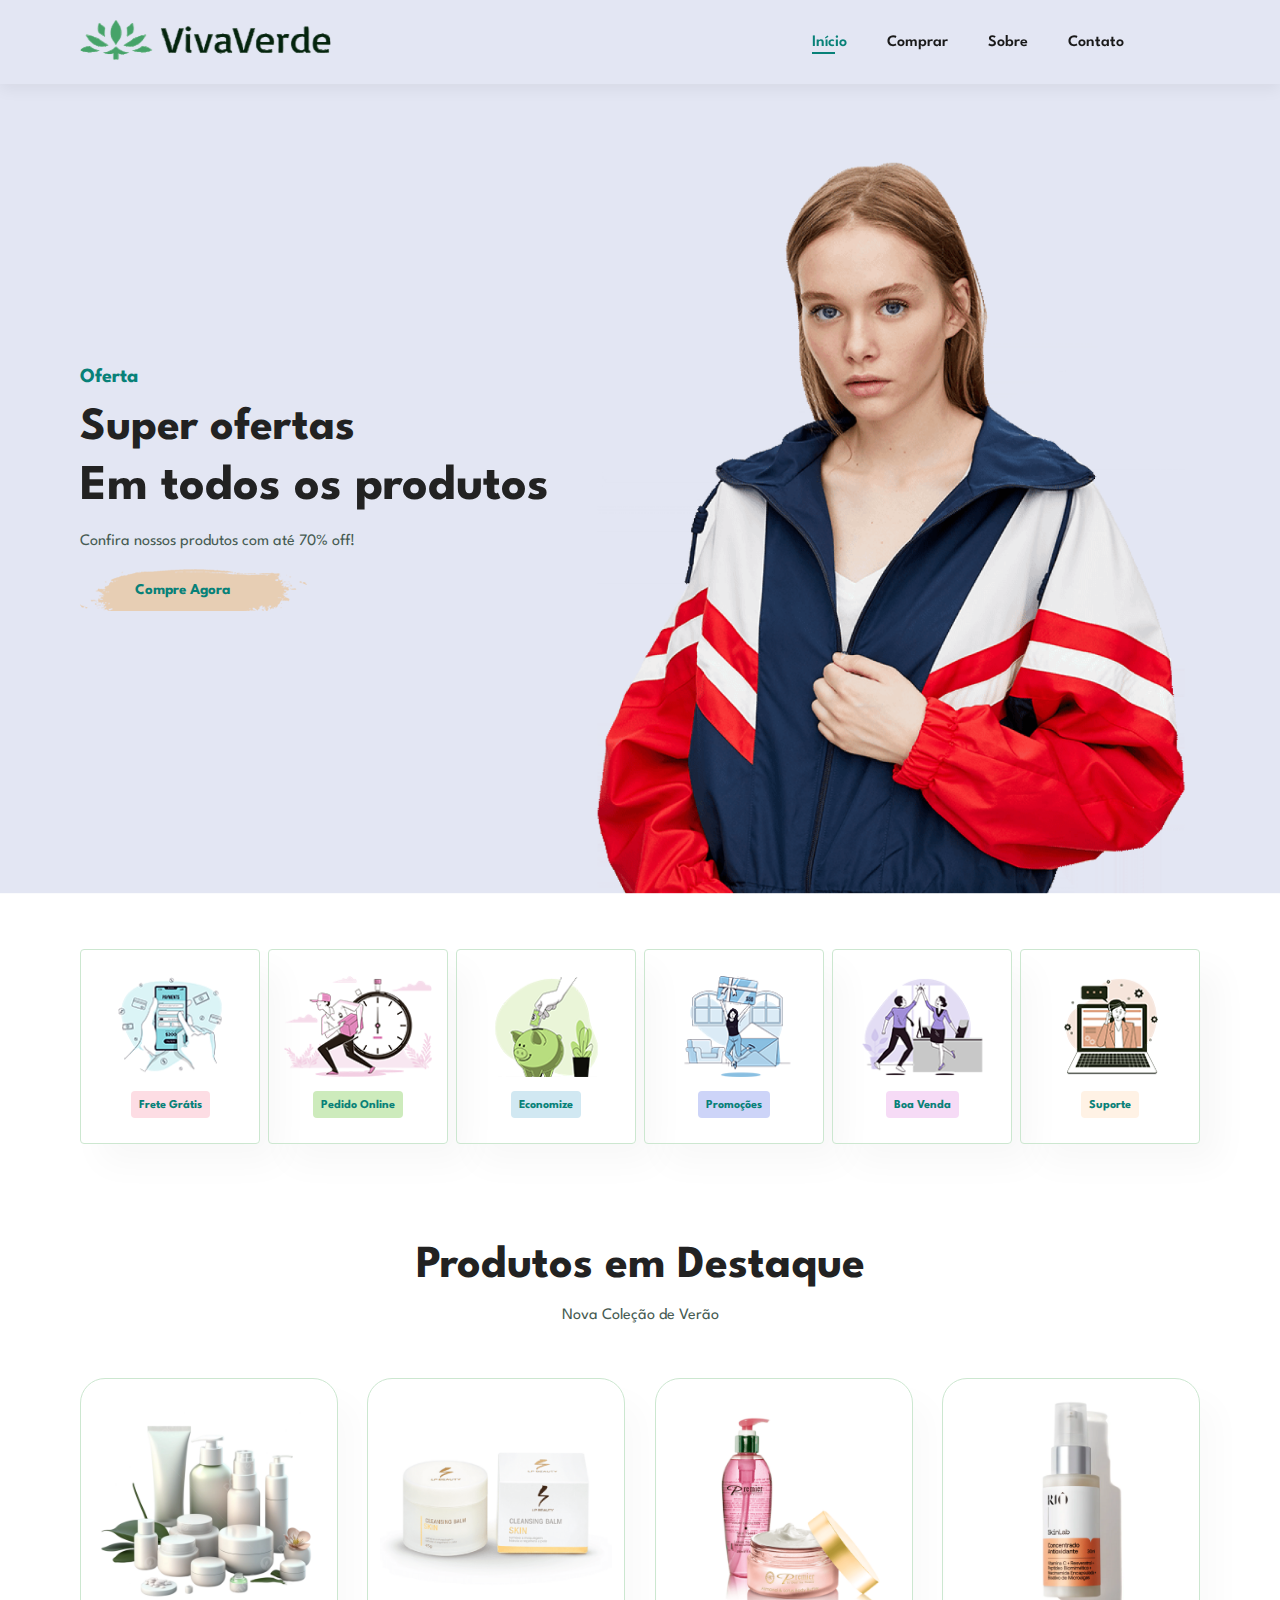
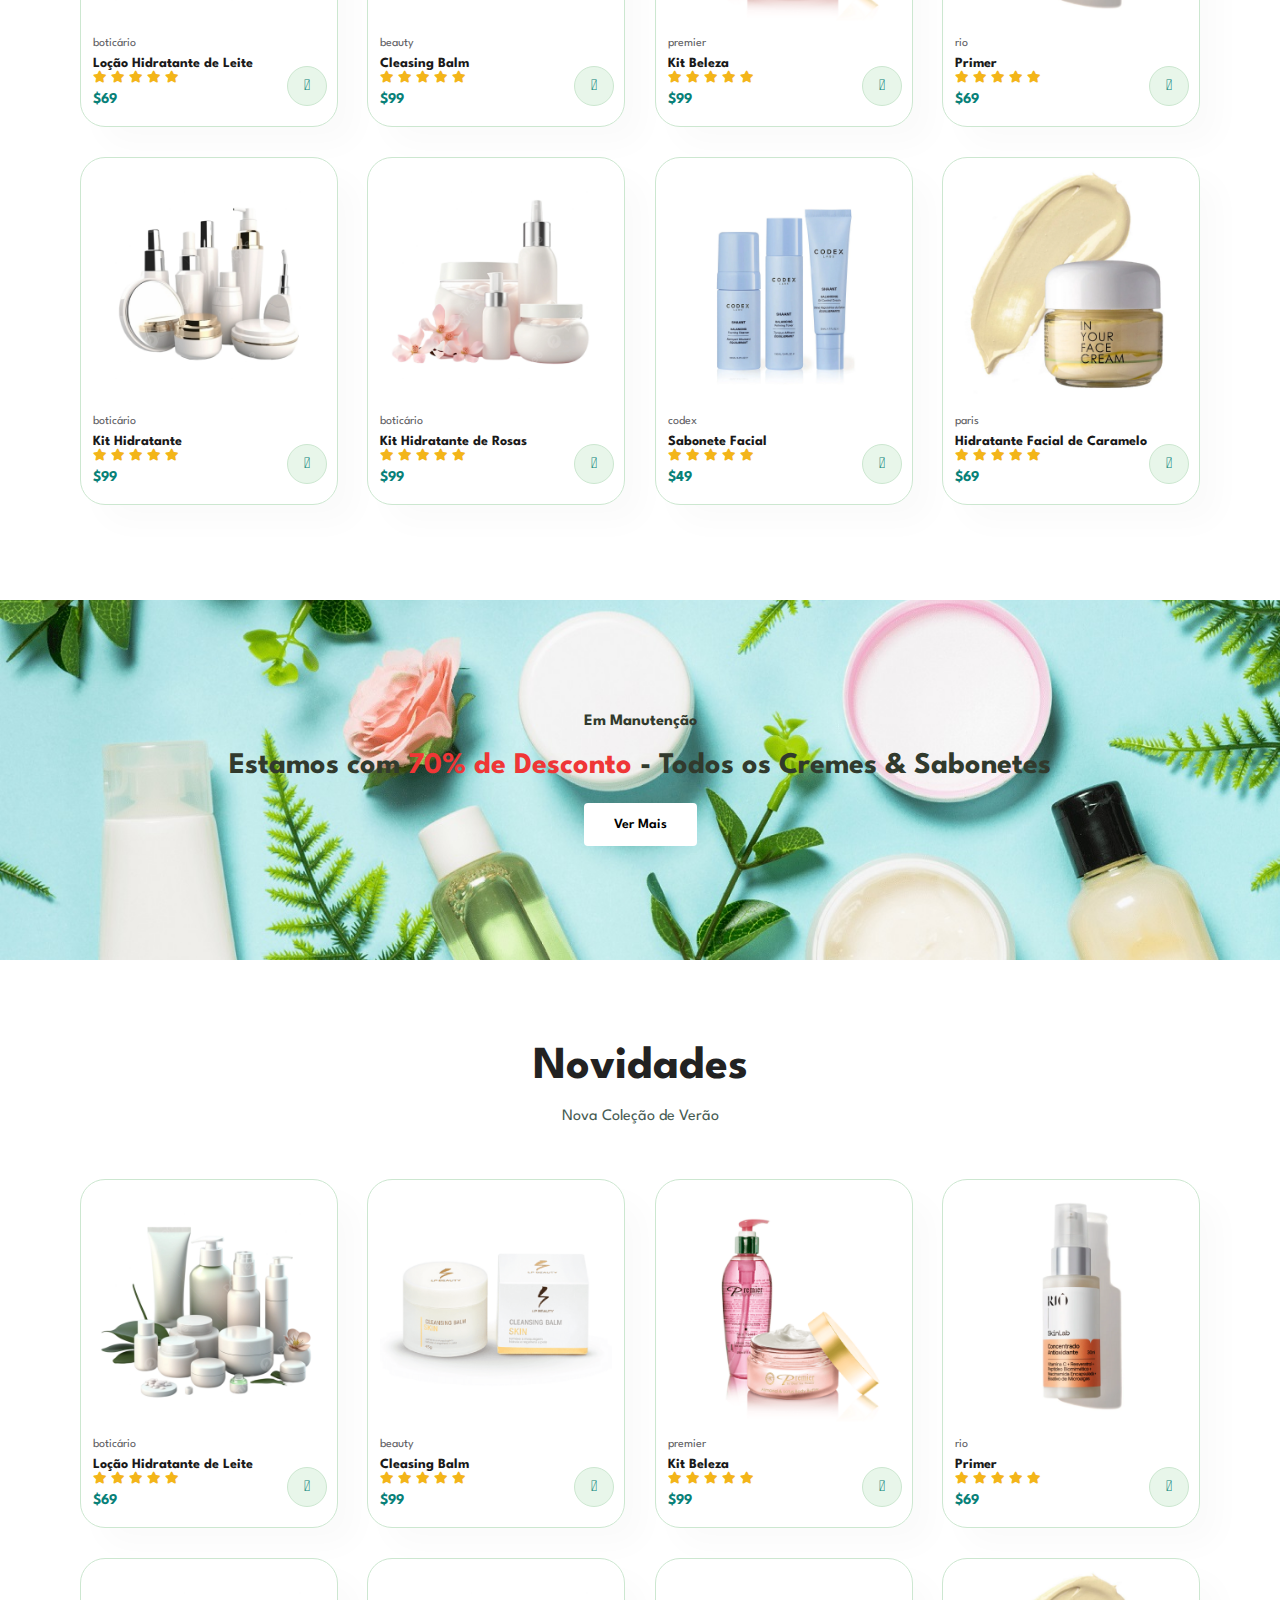
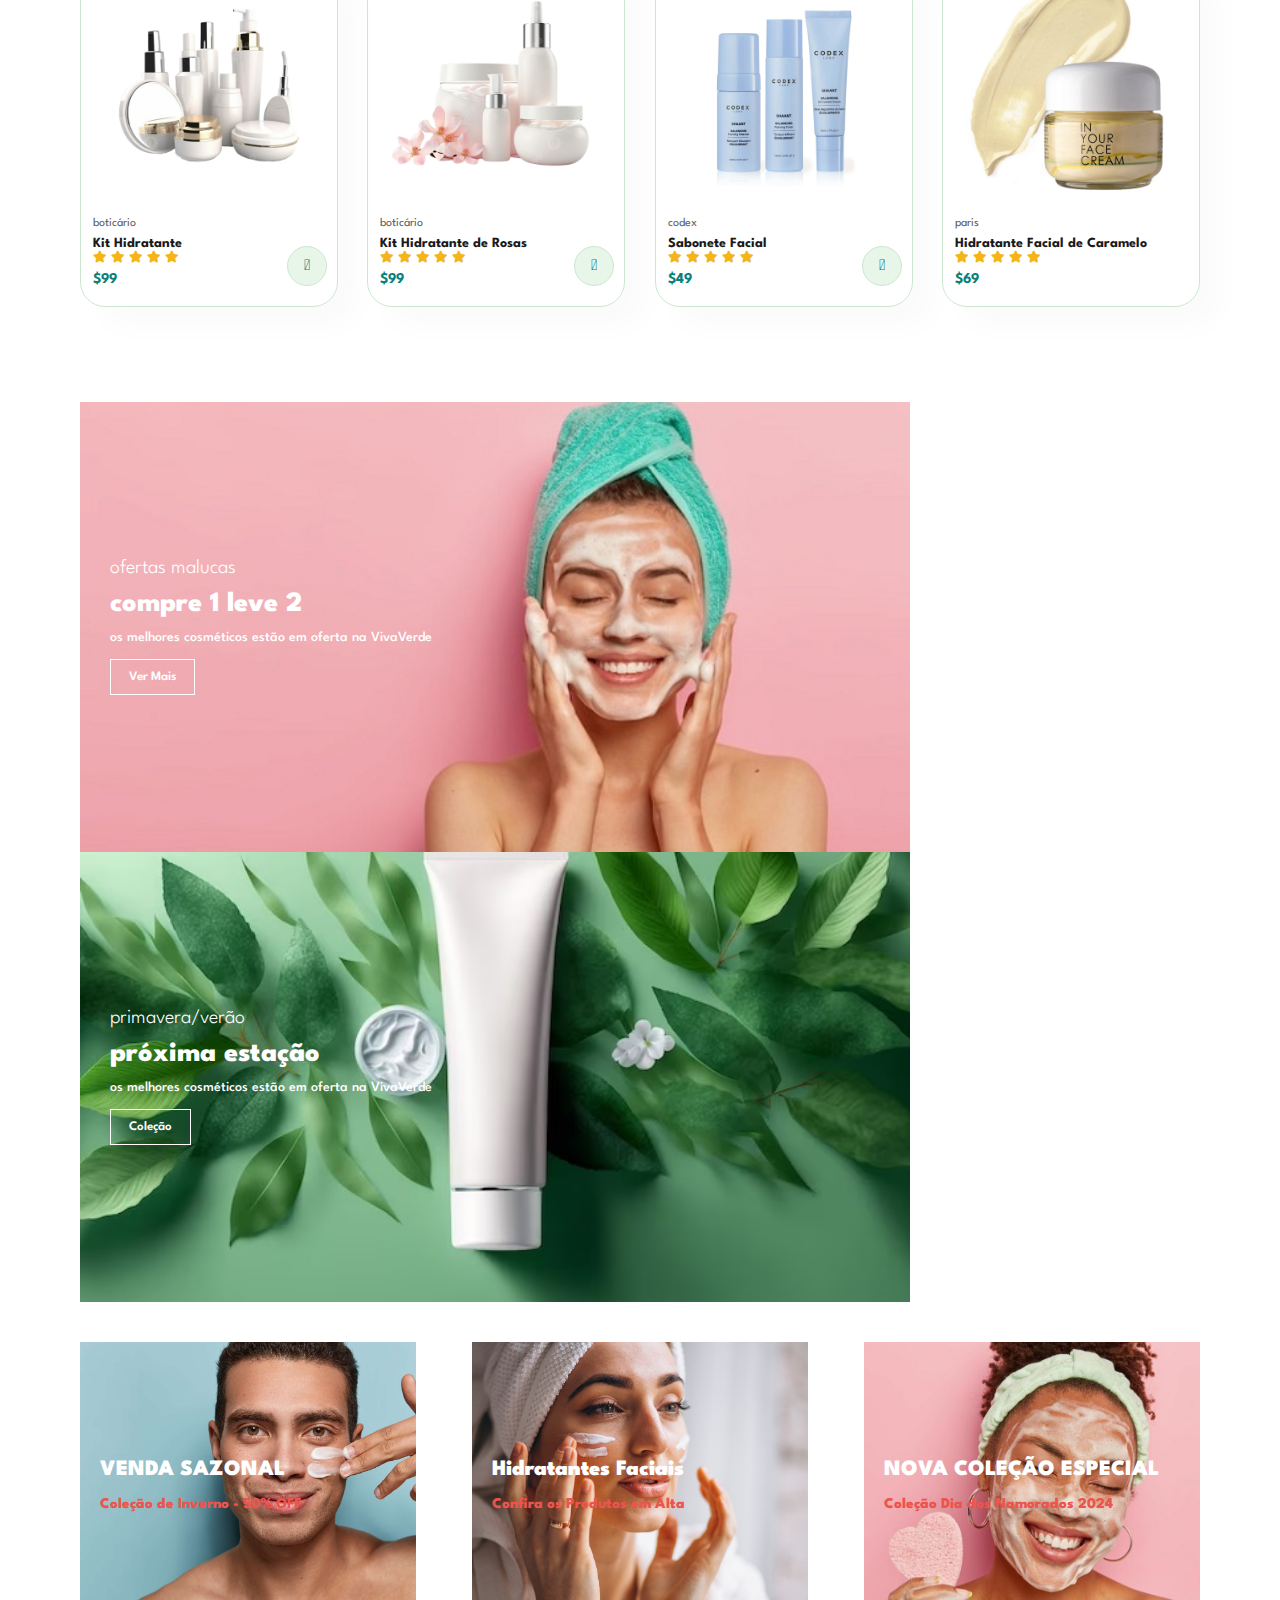
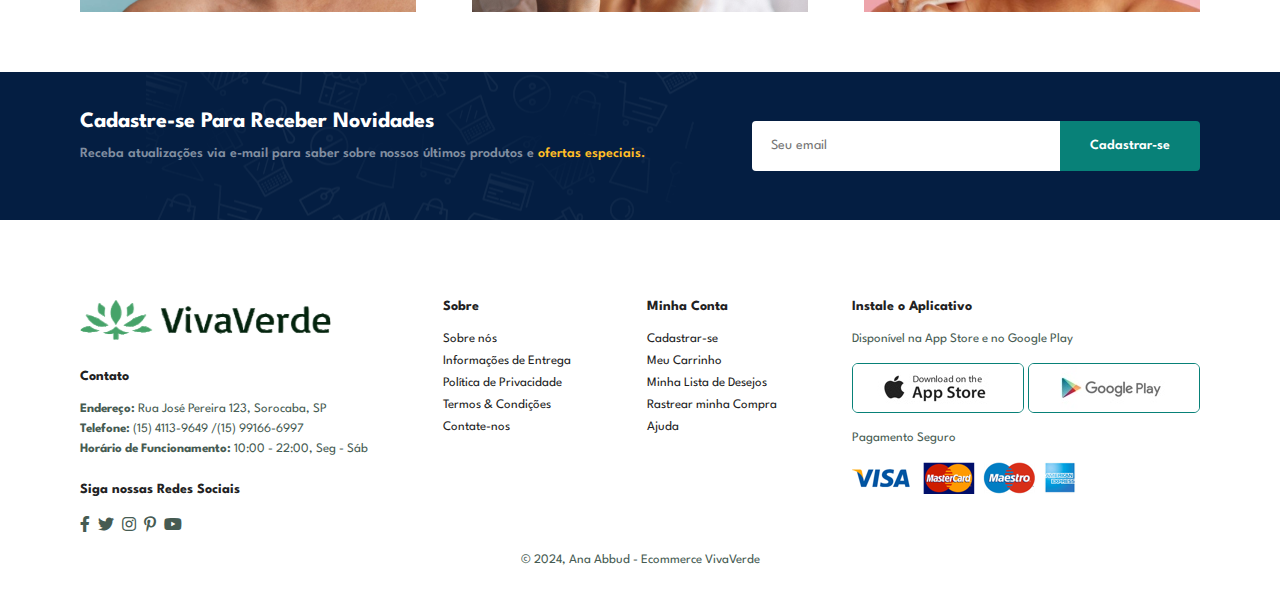
==== Ecommerce/index.html @ 5d035733 "Add files via upload" ====
<!DOCTYPE html>
<!DOCTYPE html>
<html lang="pt-br">

<head>
    <meta charset="UTF-8">
    <meta http-equiv="X-UA-Compatible" content="IE=edge">
    <meta name="viewport" content="width=device-width, initial-scale=1.0">
    <title>Ecommerce VivaVerde</title>
    <link rel="stylesheet" href="https://pro.fontawesome.com/releases/v5.10.0/css/all.css" />
    <link rel="stylesheet" href="style.css">
</head>

<body>

    <section id="header">
        <a href="#"><img src="img/logo.png" class="logo" alt=""></a>

        <div>
            <ul id="navbar">
                <li><a class="active" href="index.html">Início</a>
                <li><a href="comprar.html">Comprar</a>
                <li><a href="sobre.html">Sobre</a>
                <li><a href="contato.html">Contato</a>
                <li id="lg-bag"><a href="carrinho.html"><i class="far fa-shopping-bag"></i></a></li>
                <a href="#" id="close"><i class="far fa-times"></i></a>
            </ul>
        </div>
        <div id="mobile">
            <li><a href="cart.html"><i class="far fa-shopping-bag"></i></a></li>
            <i id="bar" class="fas fa-outdent"></i>
        </div>
    </section>

    <section id="hero">
        <h4>Oferta</h4>
        <h2>Super ofertas</h2>
        <h1>Em todos os produtos</h1>
        <p>Confira nossos produtos com até 70% off!</p>
        <button>Compre Agora</button>
    </section>

    <section id="feature" class="section-p1">
        <div class="fe-box">
            <img src="img/features/f1.png" alt="">
            <h6>Frete Grátis</h6>
        </div>
        <div class="fe-box">
            <img src="img/features/f2.png" alt="">
            <h6>Pedido Online</h6>
        </div>
        <div class="fe-box">
            <img src="img/features/f3.png" alt="">
            <h6>Economize</h6>
        </div>
        <div class="fe-box">
            <img src="img/features/f4.png" alt="">
            <h6>Promoções</h6>
        </div>
        <div class="fe-box">
            <img src="img/features/f5.png" alt="">
            <h6>Boa Venda</h6>
        </div>
        <div class="fe-box">
            <img src="img/features/f6.png" alt="">
            <h6>Suporte</h6>
        </div>

    </section>

    <section id="product1" class="section-p1">
        <h2>Produtos em Destaque</h2>
        <p>Nova Coleção de Verão</p>
        <div class="pro-container">
            <div class="pro">
                <img src="img/products/f1.png" alt="">
                <div class="des">
                    <span>boticário</span>
                    <h5>Loção Hidratante de Leite</h5>
                    <div class="star">
                        <i class="fas fa-star"></i>
                        <i class="fas fa-star"></i>
                        <i class="fas fa-star"></i>
                        <i class="fas fa-star"></i>
                        <i class="fas fa-star"></i>
                    </div>
                    <h4>$69</h4>
                </div>
                <a href="#"><i class="fal fa-shopping-cart cart"></i></a>
            </div>
            <div class="pro">
                <img src="img/products/f2.png" alt="">
                <div class="des">
                    <span>beauty</span>
                    <h5>Cleasing Balm</h5>
                    <div class="star">
                        <i class="fas fa-star"></i>
                        <i class="fas fa-star"></i>
                        <i class="fas fa-star"></i>
                        <i class="fas fa-star"></i>
                        <i class="fas fa-star"></i>
                    </div>
                    <h4>$99</h4>
                </div>
                <a href="#"><i class="fal fa-shopping-cart cart"></i></a>
            </div>
            <div class="pro">
                <img src="img/products/f3.png" alt="">
                <div class="des">
                    <span>premier</span>
                    <h5>Kit Beleza</h5>
                    <div class="star">
                        <i class="fas fa-star"></i>
                        <i class="fas fa-star"></i>
                        <i class="fas fa-star"></i>
                        <i class="fas fa-star"></i>
                        <i class="fas fa-star"></i>
                    </div>
                    <h4>$99</h4>
                </div>
                <a href="#"><i class="fal fa-shopping-cart cart"></i></a>
            </div>
            <div class="pro">
                <img src="img/products/f4.png" alt="">
                <div class="des">
                    <span>rio</span>
                    <h5>Primer</h5>
                    <div class="star">
                        <i class="fas fa-star"></i>
                        <i class="fas fa-star"></i>
                        <i class="fas fa-star"></i>
                        <i class="fas fa-star"></i>
                        <i class="fas fa-star"></i>
                    </div>
                    <h4>$69</h4>
                </div>
                <a href="#"><i class="fal fa-shopping-cart cart"></i></a>
            </div>
            <div class="pro">
                <img src="img/products/f5.png" alt="">
                <div class="des">
                    <span>boticário</span>
                    <h5>Kit Hidratante</h5>
                    <div class="star">
                        <i class="fas fa-star"></i>
                        <i class="fas fa-star"></i>
                        <i class="fas fa-star"></i>
                        <i class="fas fa-star"></i>
                        <i class="fas fa-star"></i>
                    </div>
                    <h4>$99</h4>
                </div>
                <a href="#"><i class="fal fa-shopping-cart cart"></i></a>
            </div>
            <div class="pro">
                <img src="img/products/f6.png" alt="">
                <div class="des">
                    <span>boticário</span>
                    <h5>Kit Hidratante de Rosas</h5>
                    <div class="star">
                        <i class="fas fa-star"></i>
                        <i class="fas fa-star"></i>
                        <i class="fas fa-star"></i>
                        <i class="fas fa-star"></i>
                        <i class="fas fa-star"></i>
                    </div>
                    <h4>$99</h4>
                </div>
                <a href="#"><i class="fal fa-shopping-cart cart"></i></a>
            </div>
            <div class="pro">
                <img src="img/products/f7.png" alt="">
                <div class="des">
                    <span>codex</span>
                    <h5>Sabonete Facial</h5>
                    <div class="star">
                        <i class="fas fa-star"></i>
                        <i class="fas fa-star"></i>
                        <i class="fas fa-star"></i>
                        <i class="fas fa-star"></i>
                        <i class="fas fa-star"></i>
                    </div>
                    <h4>$49</h4>
                </div>
                <a href="#"><i class="fal fa-shopping-cart cart"></i></a>
            </div>
            <div class="pro">
                <img src="img/products/f8.png" alt="">
                <div class="des">
                    <span>paris</span>
                    <h5>Hidratante Facial de Caramelo</h5>
                    <div class="star">
                        <i class="fas fa-star"></i>
                        <i class="fas fa-star"></i>
                        <i class="fas fa-star"></i>
                        <i class="fas fa-star"></i>
                        <i class="fas fa-star"></i>
                    </div>
                    <h4>$69</h4>
                </div>
                <a href="#"><i class="fal fa-shopping-cart cart"></i></a>
            </div>
        </div>
    </section>

    <section id="banner" class="section-m1">
        <h4>Em Manutenção</h4>
        <h2>Estamos com <span>70% de Desconto</span> - Todos os Cremes & Sabonetes</h2>
        <button class="normal">Ver Mais</button>
    </section>

    <section id="product1" class="section-p1">
        <h2>Novidades</h2>
        <p>Nova Coleção de Verão</p>
        <div class="pro-container">
            <div class="pro">
                <img src="img/products/f1.png" alt="">
                <div class="des">
                    <span>boticário</span>
                    <h5>Loção Hidratante de Leite</h5>
                    <div class="star">
                        <i class="fas fa-star"></i>
                        <i class="fas fa-star"></i>
                        <i class="fas fa-star"></i>
                        <i class="fas fa-star"></i>
                        <i class="fas fa-star"></i>
                    </div>
                    <h4>$69</h4>
                </div>
                <a href="#"><i class="fal fa-shopping-cart cart"></i></a>
            </div>
            <div class="pro">
                <img src="img/products/f2.png" alt="">
                <div class="des">
                    <span>beauty</span>
                    <h5>Cleasing Balm</h5>
                    <div class="star">
                        <i class="fas fa-star"></i>
                        <i class="fas fa-star"></i>
                        <i class="fas fa-star"></i>
                        <i class="fas fa-star"></i>
                        <i class="fas fa-star"></i>
                    </div>
                    <h4>$99</h4>
                </div>
                <a href="#"><i class="fal fa-shopping-cart cart"></i></a>
            </div>
            <div class="pro">
                <img src="img/products/f3.png" alt="">
                <div class="des">
                    <span>premier</span>
                    <h5>Kit Beleza</h5>
                    <div class="star">
                        <i class="fas fa-star"></i>
                        <i class="fas fa-star"></i>
                        <i class="fas fa-star"></i>
                        <i class="fas fa-star"></i>
                        <i class="fas fa-star"></i>
                    </div>
                    <h4>$99</h4>
                </div>
                <a href="#"><i class="fal fa-shopping-cart cart"></i></a>
            </div>
            <div class="pro">
                <img src="img/products/f4.png" alt="">
                <div class="des">
                    <span>rio</span>
                    <h5>Primer</h5>
                    <div class="star">
                        <i class="fas fa-star"></i>
                        <i class="fas fa-star"></i>
                        <i class="fas fa-star"></i>
                        <i class="fas fa-star"></i>
                        <i class="fas fa-star"></i>
                    </div>
                    <h4>$69</h4>
                </div>
                <a href="#"><i class="fal fa-shopping-cart cart"></i></a>
            </div>
            <div class="pro">
                <img src="img/products/f5.png" alt="">
                <div class="des">
                    <span>boticário</span>
                    <h5>Kit Hidratante</h5>
                    <div class="star">
                        <i class="fas fa-star"></i>
                        <i class="fas fa-star"></i>
                        <i class="fas fa-star"></i>
                        <i class="fas fa-star"></i>
                        <i class="fas fa-star"></i>
                    </div>
                    <h4>$99</h4>
                </div>
                <a href="#"><i class="fal fa-shopping-cart cart"></i></a>
            </div>
            <div class="pro">
                <img src="img/products/f6.png" alt="">
                <div class="des">
                    <span>boticário</span>
                    <h5>Kit Hidratante de Rosas</h5>
                    <div class="star">
                        <i class="fas fa-star"></i>
                        <i class="fas fa-star"></i>
                        <i class="fas fa-star"></i>
                        <i class="fas fa-star"></i>
                        <i class="fas fa-star"></i>
                    </div>
                    <h4>$99</h4>
                </div>
                <a href="#"><i class="fal fa-shopping-cart cart"></i></a>
            </div>
            <div class="pro">
                <img src="img/products/f7.png" alt="">
                <div class="des">
                    <span>codex</span>
                    <h5>Sabonete Facial</h5>
                    <div class="star">
                        <i class="fas fa-star"></i>
                        <i class="fas fa-star"></i>
                        <i class="fas fa-star"></i>
                        <i class="fas fa-star"></i>
                        <i class="fas fa-star"></i>
                    </div>
                    <h4>$49</h4>
                </div>
                <a href="#"><i class="fal fa-shopping-cart cart"></i></a>
            </div>
            <div class="pro">
                <img src="img/products/f8.png" alt="">
                <div class="des">
                    <span>paris</span>
                    <h5>Hidratante Facial de Caramelo</h5>
                    <div class="star">
                        <i class="fas fa-star"></i>
                        <i class="fas fa-star"></i>
                        <i class="fas fa-star"></i>
                        <i class="fas fa-star"></i>
                        <i class="fas fa-star"></i>
                    </div>
                    <h4>$69</h4>
                </div>
    </section>

    <section id="sm-banner" class="section-p1">
        <div class="banner-box">
            <h4>ofertas malucas</h4>
            <h2>compre 1 leve 2</h2>
            <span>os melhores cosméticos estão em oferta na VivaVerde</span>
            <button class="white">Ver Mais</button>
        </div>
        <div class="banner-box banner-box2">
            <h4>primavera/verão</h4>
            <h2>próxima estação</h2>
            <span>os melhores cosméticos estão em oferta na VivaVerde</span>
            <button class="white">Coleção</button>
        </div>
    </section>

    <section id="banner3">
        <div class="banner-box">
            <h2>VENDA SAZONAL</h2>
            <h3>Coleção de Inverno - 50% OFF</h3>
        </div>
        <div class="banner-box banner-box2">
            <h2>Hidratantes Faciais</h2>
            <h3>Confira os Produtos em Alta</h3>
        </div>
        <div class="banner-box banner-box3">
            <h2>NOVA COLEÇÃO ESPECIAL</h2>
            <h3>Coleção Dia dos Namorados 2024</h3>
        </div>
    </section>

    <section id="newsletter" class="section-p1 section-m1">
        <div class="newstext">
            <h4>Cadastre-se Para Receber Novidades</h4>
            <p>Receba atualizações via e-mail para saber sobre nossos últimos produtos e <span>ofertas especiais.</span></p>
        </div>
        <div class="form">
            <input type="text" placeholder="Seu email">
            <button class="normal">Cadastrar-se</button>
        </div>
    </section>

    <footer class="section-p1">
        <div class="col">
            <img class="logo" src="img/logo.png" alt="">
            <h4>Contato</h4>
            <p><strong>Endereço: </strong> Rua José Pereira 123, Sorocaba, SP</p>
            <p><strong>Telefone: </strong> (15) 4113-9649 /(15) 99166-6997</p>
            <p><strong>Horário de Funcionamento: </strong> 10:00 - 22:00, Seg - Sáb</p>
            <div class="follow">
                <h4>Siga nossas Redes Sociais</h4>
                <div class="icon">
                    <i class="fab fa-facebook-f"></i>
                    <i class="fab fa-twitter"></i>
                    <i class="fab fa-instagram"></i>
                    <i class="fab fa-pinterest-p"></i>
                    <i class="fab fa-youtube"></i>
                </div>
            </div>
        </div>

        <div class="col">
            <h4>Sobre</h4>
            <a href="#">Sobre nós</a>
            <a href="#">Informações de Entrega</a>
            <a href="#">Política de Privacidade</a>
            <a href="#">Termos & Condições</a>
            <a href="#">Contate-nos</a>
        </div>

        <div class="col">
            <h4>Minha Conta</h4>
            <a href="#">Cadastrar-se</a>
            <a href="#">Meu Carrinho</a>
            <a href="#">Minha Lista de Desejos</a>
            <a href="#">Rastrear minha Compra</a>
            <a href="#">Ajuda</a>
        </div>

        <div class="col install">
            <h4>Instale o Aplicativo</h4>
            <p>Disponível na App Store e no Google Play</p>
            <div class="row">
                <img src="img/pay/app.jpg" alt="">
                <img src="img/pay/play.jpg" alt="">
            </div>
            <p>Pagamento Seguro</p>
            <img src="img/pay/pay.png" alt="">
        </div>

        <div class="copyright">
            <p>© 2024, Ana Abbud - Ecommerce VivaVerde</p>
        </div>
    </footer>

    <script src="script.js"></script>
</body>

</html>
---- Ecommerce/style.css ----
@import url('https://fonts.googleapis.com/css2?family=Spartan:wght@100;200;300;400;500;600;700;800;900&display=swap');

* {
    margin: 0;
    padding: 0;
    box-sizing: border-box;
    font-family: 'Spartan', sans-serif;
}

h1 {
    font-size: 50px;
    line-height: 64px;
    color: #222;
}

h2 {
    font-size: 46px;
    line-height: 54px;
    color: #222;
}

h4 {
    font-size: 20px;
    color: #222;
}

h6 {
    font-weight: 700;
    font-size: 12px;
}

p {
    font-size: 16px;
    color: #465b52;
    margin: 15px 0 20px 0;
}

.section-p1 {
    padding: 40px 80px;
}

.section-m1 {
    margin: 40px 0;
}

button.normal {
    font-size: 14px;
    font-weight: 600;
    padding: 15px 30px;
    color: #000;
    background-color: #fff;
    border-radius: 4px;
    cursor: pointer;
    border: none;
    outline: none;
    transition: 0.2s;
}

button.white {
    font-size: 13px;
    font-weight: 600;
    padding: 11px 18px;
    color: #fff;
    background-color: transparent;
    cursor: pointer;
    border: 1px solid #fff;
    outline: none;
    transition: 0.2s;
}

body {
    width: 100%;
}

/* Começo do Header*/

#header {
    display: flex;
    align-items: center;
    justify-content: space-between;
    padding: 20px 80px;
    background: #E3E6F3;
    box-shadow: 0 5px 15px rgba(0, 0, 0, 0.06);
    z-index: 999;
    position: sticky;
    top: 0;
    left: 0;
}

#navbar {
    display: flex;
    align-items: center;
    justify-content: center;
}

#navbar li {
    list-style: none;
    padding: 0 20px;
    position: relative;
}

#navbar li a {
    text-decoration: none;
    font-size: 16px;
    font-weight: 600;
    color: #1a1a1a;
    transition: 0.3s ease;
}

#navbar li a:hover,
#navbar li a.active {
    color: #088178;
}

#navbar li a.active::after,
#navbar li a:hover::after {
    content: "";
    width: 30%;
    height: 2px;
    background: #088178;
    position: absolute;
    bottom: -4px;
    left: 20px; 
}

#mobile {
    display: none;
    align-items: center;
}

#close {
    display: none;
}

/* Página inicial */
#hero {
    background-image: url("img/hero4.png");
    height: 90vh;
    width: 100%;
    background-size: cover;
    background-position: top 25% right 0%;
    padding: 0 80px;
    display: flex;
    flex-direction: column;
    align-items: flex-start;
    justify-content: center;
}

#hero h4 {
    padding-bottom: 15px;
}
#hero h4 {
    color:#088178
}

#hero button {
    background-image: url("img/button.png");
    background-color: transparent;
    color: #088178;
    border: 0;
    padding: 14px 80px 14px 55px;
    background-repeat: no-repeat;
    cursor: pointer;
    font-weight: 700;
    font-size: 15px;
}
#feature {
    display: flex;
    align-items: center;
    justify-content: space-between;
    flex-wrap: wrap;
}

#feature .fe-box {
    width: 180px;
    text-align: center;
    padding: 25px 15px;
    box-shadow: 20px 20px 34px rgba(0, 0, 0, 0.03);
    border: 1px solid #cce7d0;
    border-radius: 4px;
    margin: 15px 0;
}

#feature .fe-box:hover {
    box-shadow: 10px 10px 54px rgba(70, 62, 221, 0.1);
}

#feature .fe-box img {
    width: 100%;
    margin-bottom: 10px;
}

#feature .fe-box h6 {
    display: inline-block;
    padding: 9px 8px 6px 8px;
    line-height: 1;
    border-radius: 4px;
    color: #088178;
    background-color: #fddde4;
}

#feature .fe-box:nth-child(2) h6{
    background-color: #cdebbc;
}

#feature .fe-box:nth-child(3) h6{
    background-color: #d1e8f2;
}

#feature .fe-box:nth-child(4) h6{
    background-color: #cdd4f8;
}

#feature .fe-box:nth-child(5) h6{
    background-color: #f6dbf6;
}

#feature .fe-box:nth-child(6) h6{
    background-color: #fff2e5;
}

#product1 {
    text-align: center;
}

#product1 .pro-container {
    display: flex;
    justify-content: space-between;
    padding-top: 20px;
    flex-wrap: wrap;
}

#product1 .pro {
    width: 23%;
    min-width: 250px;
    padding: 10px 12px;
    border: 1px solid #cce7d0;
    border-radius: 25px;
    cursor: pointer;
    box-shadow: 20px 20px 30px rgba(0, 0, 0, 0.02);
    margin: 15px 0;
    transition: 0.2s ease;
    position: relative;
}

#product1 .pro:hover {
    box-shadow: 20px 20px 30px rgba(0, 0, 0, 0.06);
}

#product1 .pro img {
    width: 100%;
    border-radius: 20px;
}

#product1 .pro .des {
    text-align: start;
    padding: 10px 0;
}

#product1 .pro .des span {
    color: #606063;
    font-size: 12px; 
}

#product1 .pro .des h5 {
    padding-top: 7px;
    color: #1a1a1a;
    font-size: 14px;
}

#product1 .pro .des i {
    font-size: 12px;
    color: rgb(243, 181, 25);
}

#product1 .pro .des h4 {
    padding-top: 7px;
    font-size: 15px;
    font-weight: 700;
    color: #088178;
}

#product1 .pro .cart {
    width: 40px;
    height: 40px;
    line-height: 40px;
    border-radius: 50px;
    background-color: #e8f6ea;
    font-weight: 500;
    color: #088178;
    border: 1px solid #cce7d0;
    position: absolute;
    bottom: 20px;
    right: 10px;
}

#banner {
    display: flex;
    flex-direction: column;
    justify-content: center;
    align-items: center;
    text-align: center;
    background-image: url("img/banner/b2.jpg");
    width: 100%;
    height: 40vh;
    background-size: cover;
    background-position: center;
}

#banner h4 {
    color: #313a2d;
    font-size: 16px;
}

#banner h2 {
    color: #313a2d;
    font-size: 30px;
    padding: 10px 0;
}

#banner h2 {
    color: #313a2d;
    font-size: 30px;
    padding: 10px 0;
}

#banner h2 span {
    color: #ef3636;
}

#banner button:hover {
    background: #088170;
    color: #fff;
}

#sm-banner {
    display: flex;
    justify-content: space-between;
    flex-wrap: wrap;
}

#sm-banner .banner-box {
    display: flex;
    flex-direction: column;
    justify-content: center;
    align-items: flex-start;
    background-image: url("img/banner/b17.jpg");
    min-width: 830px;
    height: 50vh;
    background-size: cover;
    background-position: center;
    padding: 30px;
}

#sm-banner .banner-box2 {
    background-image: url("img/banner/b10.jpg");
}

#sm-banner h4 {
    color: #fff;
    font-size: 20px;
    font-weight: 300;
}

#sm-banner h2 {
    color: #fff;
    font-size: 28px;
    font-weight: 800;
}

#sm-banner span {
    color: #fff;
    font-size: 14px;
    font-weight: 500;
    padding-bottom: 15px;
}

#sm-banner .banner-box:hover button {
    background-color: #088178;
    border: 1px solid #088178;
}

#banner3 {
    display: flex;
    justify-content: space-between;
    flex-wrap: wrap;
    padding: 0 80px;
}

#banner3 .banner-box {
    display: flex;
    flex-direction: column;
    justify-content: center;
    align-items: flex-start;
    background-image: url("img/banner/b7.jpg");
    min-width: 30%;
    height: 30vh;
    background-size: cover;
    background-position: center;
    padding: 20px;
    margin-bottom: 20px;
}

#banner3 .banner-box2 { 
    background-image: url("img/banner/b4.jpg");
}

#banner3 .banner-box3 { 
    background-image: url("img/banner/b18.jpg");
}

#banner3 h2 {
    color: #fff;
    font-weight: 900;
    font-size: 22px;
}

#banner3 h3 {
    color: #ec544e;
    font-weight: 800;
    font-size: 15px;
}

#newsletter {
    display: flex;
    justify-content: space-between;
    flex-wrap: wrap;
    align-items: center;
    background-image: url("img/banner/b14.png");
    background-repeat: no-repeat;
    background-position: 20% 30%;
    background-color: #041e42;
}

#newsletter h4 {
    font-size: 22px;
    font-weight: 700;
    color: #fff;
}

#newsletter p {
    font-size: 14px;
    font-weight: 600;
    color: #818ea0;
}

#newsletter p span {
    color: #ffbd27;
}

#newsletter .form {
    display: flex;
    width: 40%;
}

#newsletter input {
    height: 3.125rem;
    padding: 0 1.25em;
    font-size: 14px;
    width: 100%;
    border: 1px solid transparent;
    border-radius: 4px;
    outline: none;
    border-top-right-radius: 0;
    border-bottom-right-radius: 0;
}

#newsletter button {
    background-color: #088178;
    color: white;
    white-space: nowrap;
    border-top-left-radius: 0;
    border-bottom-left-radius: 0;
}

footer {
    display: flex;
    flex-wrap: wrap;
    justify-content: space-between;
}

footer .col {
    display: flex;
    flex-direction: column;
    align-items: flex-start;
    margin-bottom: 20px;
}

footer .logo {
    margin-bottom: 30px;
}

footer h4 {
    font-size: 14px;
    padding-bottom: 20px;
}

footer p {
    font-size: 13px;
    margin: 0 0 8px 0;
}

footer a {
    font-size: 13px;
    text-decoration: none;
    color: #222;
    margin-bottom: 10px;
}

footer .follow {
    margin-top: 20px;
}

footer .follow i {
    color: #465b52;
    padding-right: 4px;
    cursor: pointer;
}

footer .install .row img {
    border: 1px solid #088178;
    border-radius: 6px;
}

footer .install img {
    margin: 10px 0 15px 0;
}

footer .follow i:hover,
footer a:hover {
    color: #088178;
}

footer .copyright {
    width: 100%;
    text-align: center;
}

/* Shop Page */
#page-header {
    background-image: url("img/banner/b1.png");
    width: 100%;
    height: 40vh;
    background-size: cover;
    display: flex;
    justify-content: center;
    text-align: center;
    flex-direction: column;
    padding: 14px;
}

#page-header h2,
#page-header p {
    color: #313a2d;
}

#pagination {
    text-align: center;
}

#pagination a {
    text-decoration: none;
    background-color: #088178;
    padding: 15px 20px;
    border-radius: 4px;
    color: #fff;
    font-weight: 600;
}

#pagination a i {
    font-size: 16px;
    font-weight: 600 ;
}

/* Produto Individual */
#prodetails {
    display: flex;
    margin-top: 20px;
}

#prodetails .single-pro-image {
    width: 40%;
    margin-right: 50px;
}

.small-img-group {
    display: flex;
    justify-content: space-between;
}

.small-img-col {
    flex-basis: 24%;
    cursor: pointer;
}

#prodetails .single-pro-details {
    width: 50%;
    padding-top: 20px;
}

#prodetails .single-pro-details h4 {
    padding: 40px 0 20px 0;
}

#prodetails .single-pro-details h2 {
    font-size: 26px;
}

#prodetails .single-pro-details select {
    display: block;
    padding: 5px 10px;
    margin-bottom: 10px;
}

#prodetails .single-pro-details input {
    width: 50px;
    height: 47px;
    padding-left: 10px;
    font-size: 16px;
    margin-right: 10px;
}

#prodetails .single-pro-details input:focus {
    outline: none;
}

#prodetails .single-pro-details button {
    background: #088178;
    color: #fff;
}

#prodetails .single-pro-details span {
    line-height: 25px;
}

/* Página Sobre */
#page-header.about-header {
    background-image: url("img/about/banner.png");
}

#page-header h2 {
    color: #fff;
}

#page-header p {
    color: #fff;
}

#about-head {
    display: flex;
    align-items: center;
}

#about-head img {
    width: 50%;
    height: auto;
}

#about-head div {
    padding-left: 40px;
}

/* Página contato */

#contact-details {
    display: flex;
    align-items: center;
    justify-content: space-between;
}

#contact-details .details {
    width: 40%; 
}

#contact-details .details span,
#form-details form span {
    font-size: 12px;
}

#contact-details .details h2,
#form-details form h2 {
    font-size: 26px;
    line-height: 35px;
    padding: 20px 0;
}

#contact-details .details h2 {
    font-size: 16px;
    padding-bottom: 15px;
}

#contact-details .details li {
    list-style: none;
    display: flex;
    padding: 10px 0;
}

#contact-details .details li i {
    font-size: 14px;
    padding-right: 22px;
}

#contact-details .details li p {
    margin: 0;
    font-size: 14px;
}

#contact-details .map {
    width: 55%;
    height: 400px;
}

#contact-details .map iframe {
    width: 100%;
    height: 100%;
}

#contact-details .map iframe {
    width: 100%;
    height: 100%;
}

#form-details {
    display: flex;
    justify-content: space-between;
    margin: 30px;
    padding: 80px;
    border: 1px solid #e1e1e1
}

#form-details form {
    width: 65%;
    display: flex;
    flex-direction: column;
    align-items: flex-start;
}

#form-details form input,
#form-details form textarea {
    width: 100%; 
    padding: 12px 15px;
    outline: none;
    margin-bottom: 20px;
    border: 1px solid #e1e1e1;
}

#form-details form button {
    background-color: #088178;
    color: #fff;
}

#form-details .people div {
    padding-bottom: 25px;
    display: flex;
    align-items: flex-start;
}

#form-details .people div img {
    width: 65px;
    height: 65px;
    object-fit: cover;
    margin-right: 15px;
}

#form-details .people .people div p {
    margin: 0;
    font-size: 13px;
    line-height: 25px;
}

#form-details .people div p span {
    display: block;
    font-size: 16px;
    font-weight: 600;
    color: #000;
}

/* Media Query */

@media (max-width:799px) {
    .section-p1 {
        padding: 40px 40px;
    }
    #navbar {
        display: flex;
        flex-direction: column;
        align-items: flex-start;
        justify-content: flex-start;
        position: fixed;
        top: 0;
        right: -300px;
        height: 100vh;
        width: 300px;
        background-color: #E3E6F3;
        box-shadow: 0 40px 60px rgba(0, 0, 0, 0.1);
        padding: 80px 0 0 10px;
        transition: 0.3s;
    }

    #navbar.active {
        right: 0px; 
    }

    #navbar li {
        margin-bottom: 25px;
    }

    #mobile {
        display: flex;
        align-items: center;
    }

    #mobile i {
        color: #1a1a1a;
        font-size: 24px;
        padding-left: 20px;
    }

    #close {
        display: initial;
        position: absolute;
        top: 30px; 
        left: 30px; 
        color: #222;
        font-size: 24px;
    }

    #lg-bag {
        display: none; 
    }

    #hero {
        height: 70vh;
        padding: 0 80px;
        background-position: top 30% right 30%;
    }

    #feature {
        justify-items: center;
    }

    #feature .fe-box {
        margin: 15px 15px;
    }

    #product1 .pro-container {
        justify-content: center;
    }

    #product .pro {
        margin: 15px; 
    }

    #banner {
        height: 20vh;
    }

    #sm-banner .banner-box {
        min-width: 100%;
        height: 30vh;
        padding: 30px;
    }

    #banner3 {
        padding: 0 40px;
    }

    #newsletter .form {
        width: 70%;
    }
}

@media (max-width: 477px) {
    .section-p1 {
        padding: 20px;
    }
    #header {
        padding: 10px 30px;
    }
    h1 {
        font-size: 38px;
    }
    h2 {
        font-size: 32px;
    }
    #hero {
        padding: 0 20px;
        background-position: 55%;
    }
    #feature {
        justify-content: space-between;
    }
    #feature .fe-box {
        width: 155px;
        margin: 0 0 15px 0;
    }
    #product1 .pro {
        width: 100%;
    }
    #banner {
        height: 40vh;
    }
    #sm-banner .banner-box {
        height: 40vh;
    }
    #sm-banner .banner-box2 {
        margin-top: 20px;
    }
    #banner3 {
        padding: 0 20px;
    }
    #banner3 .banner-box {
        width: 100%;
    }
    #newsletter {
        padding: 40px 20px;
    }
    #newsletter form {
        width: 100%;
    }
    footer .copyright {
        text-align: start;
    }

    /* Produto Individual */
    #prodetails {
        display: flex;
        flex-direction: column;
    }

    #prodetails .single-pro-image {
        width: 100%;
    }

    /* Página Sobre */

    #about-head {
        display: flex;
    }
    #about-head img {
        width: 100%;
        margin-bottom: 20px;
    }
    #about-head div {
        padding-left: 0px;
    }
    #about-app .video {
        width: 100%;
    }
}
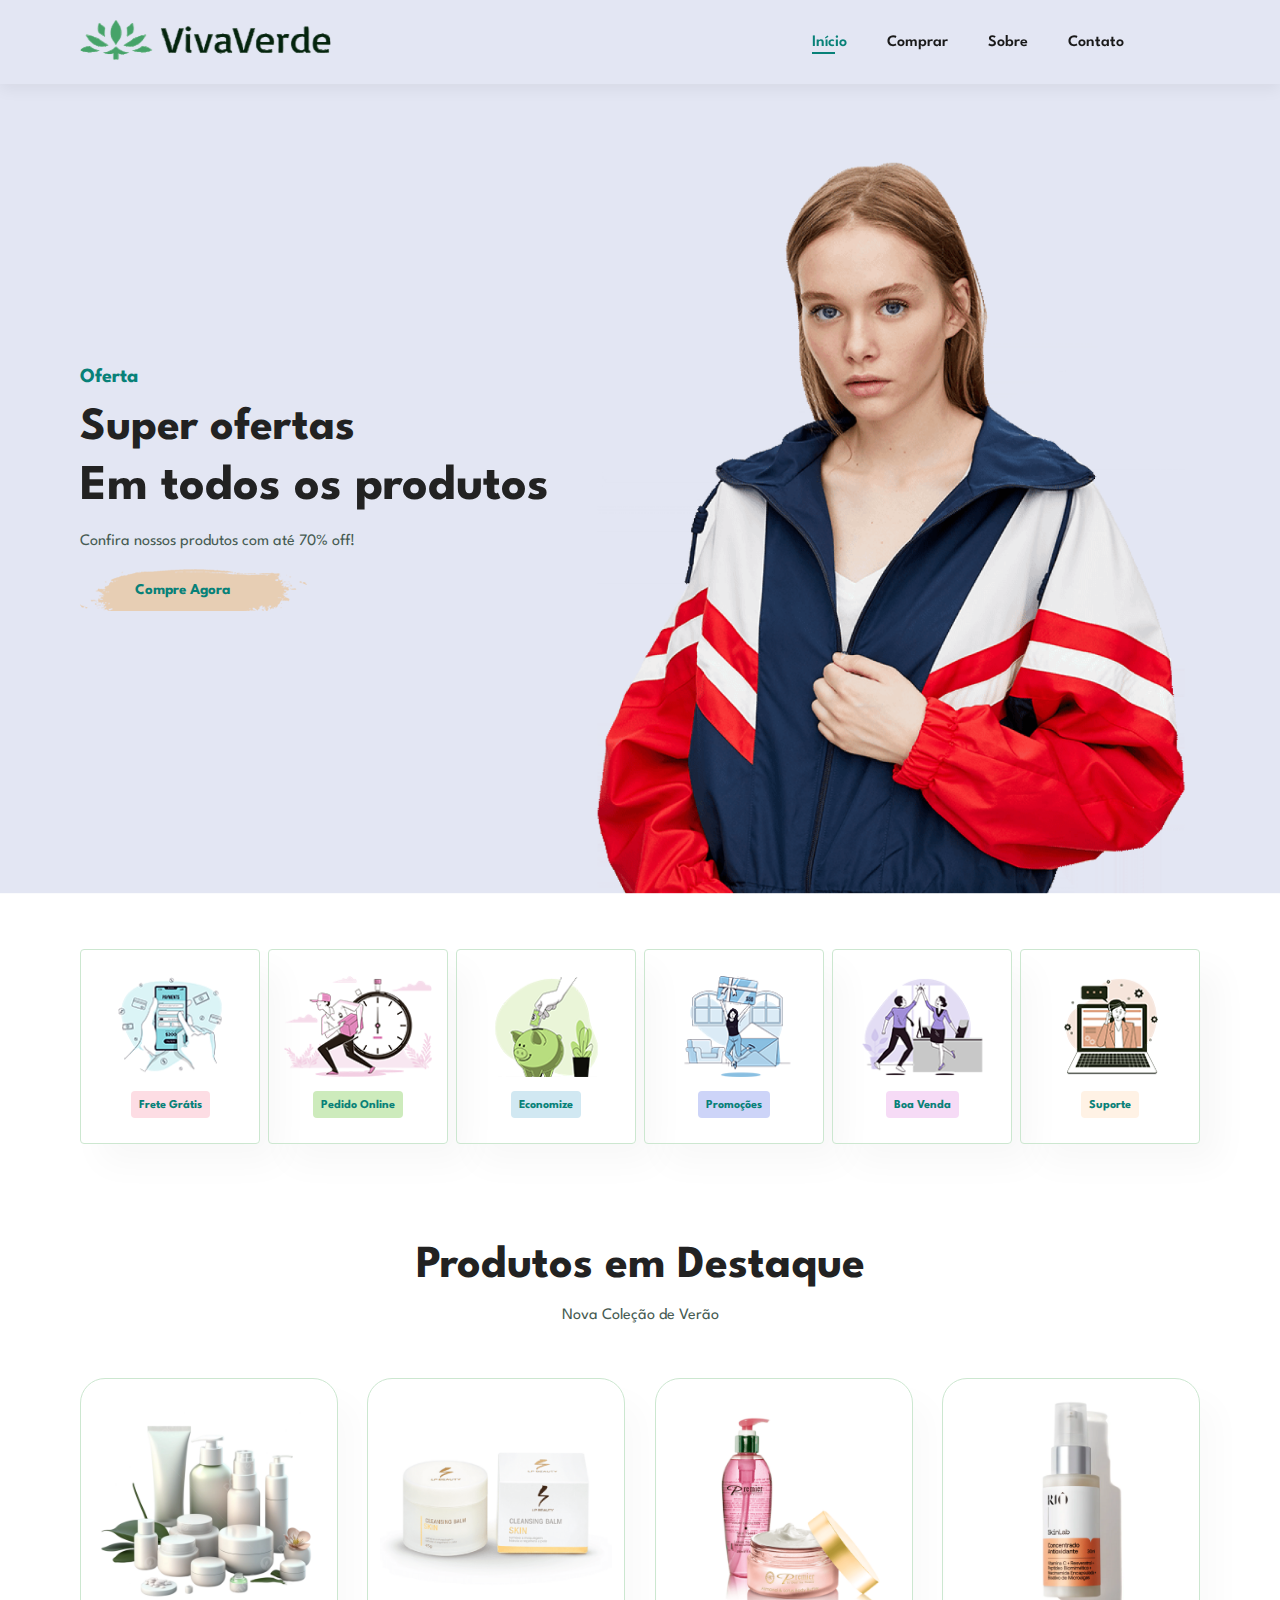
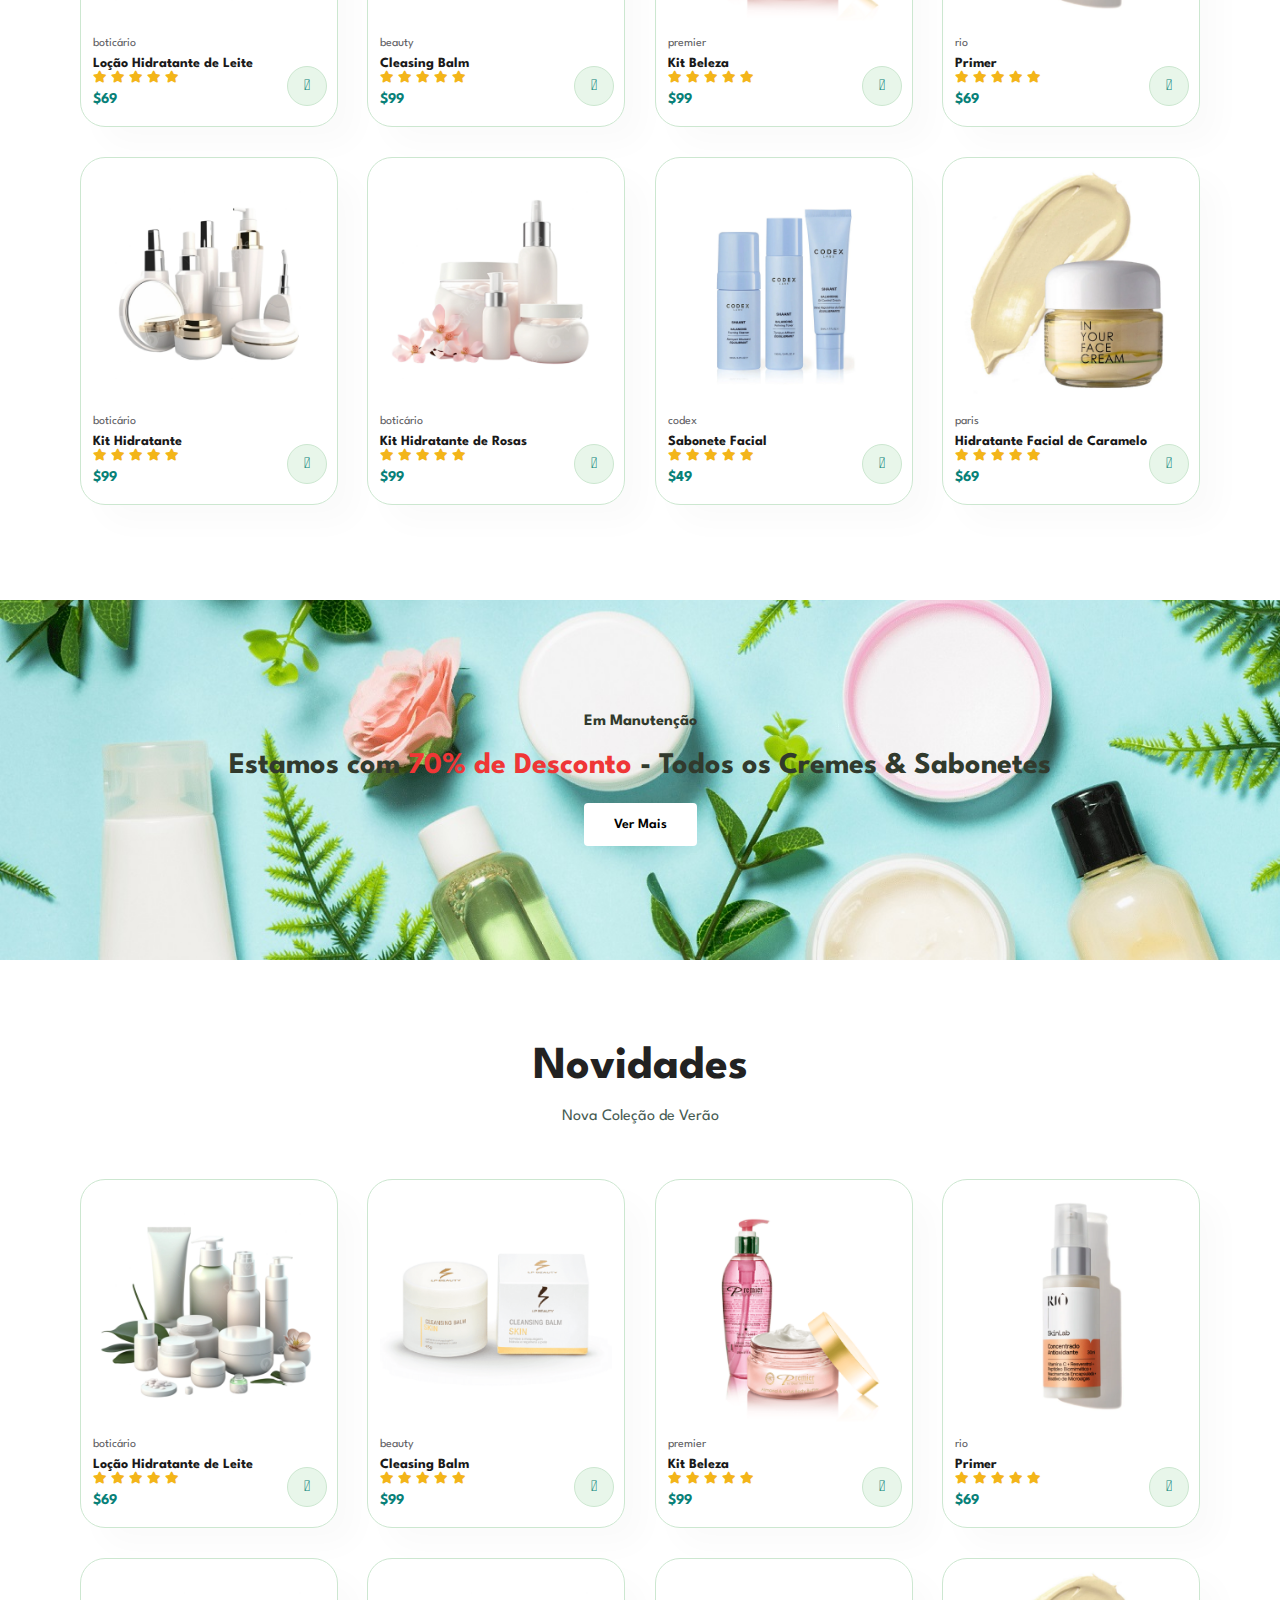
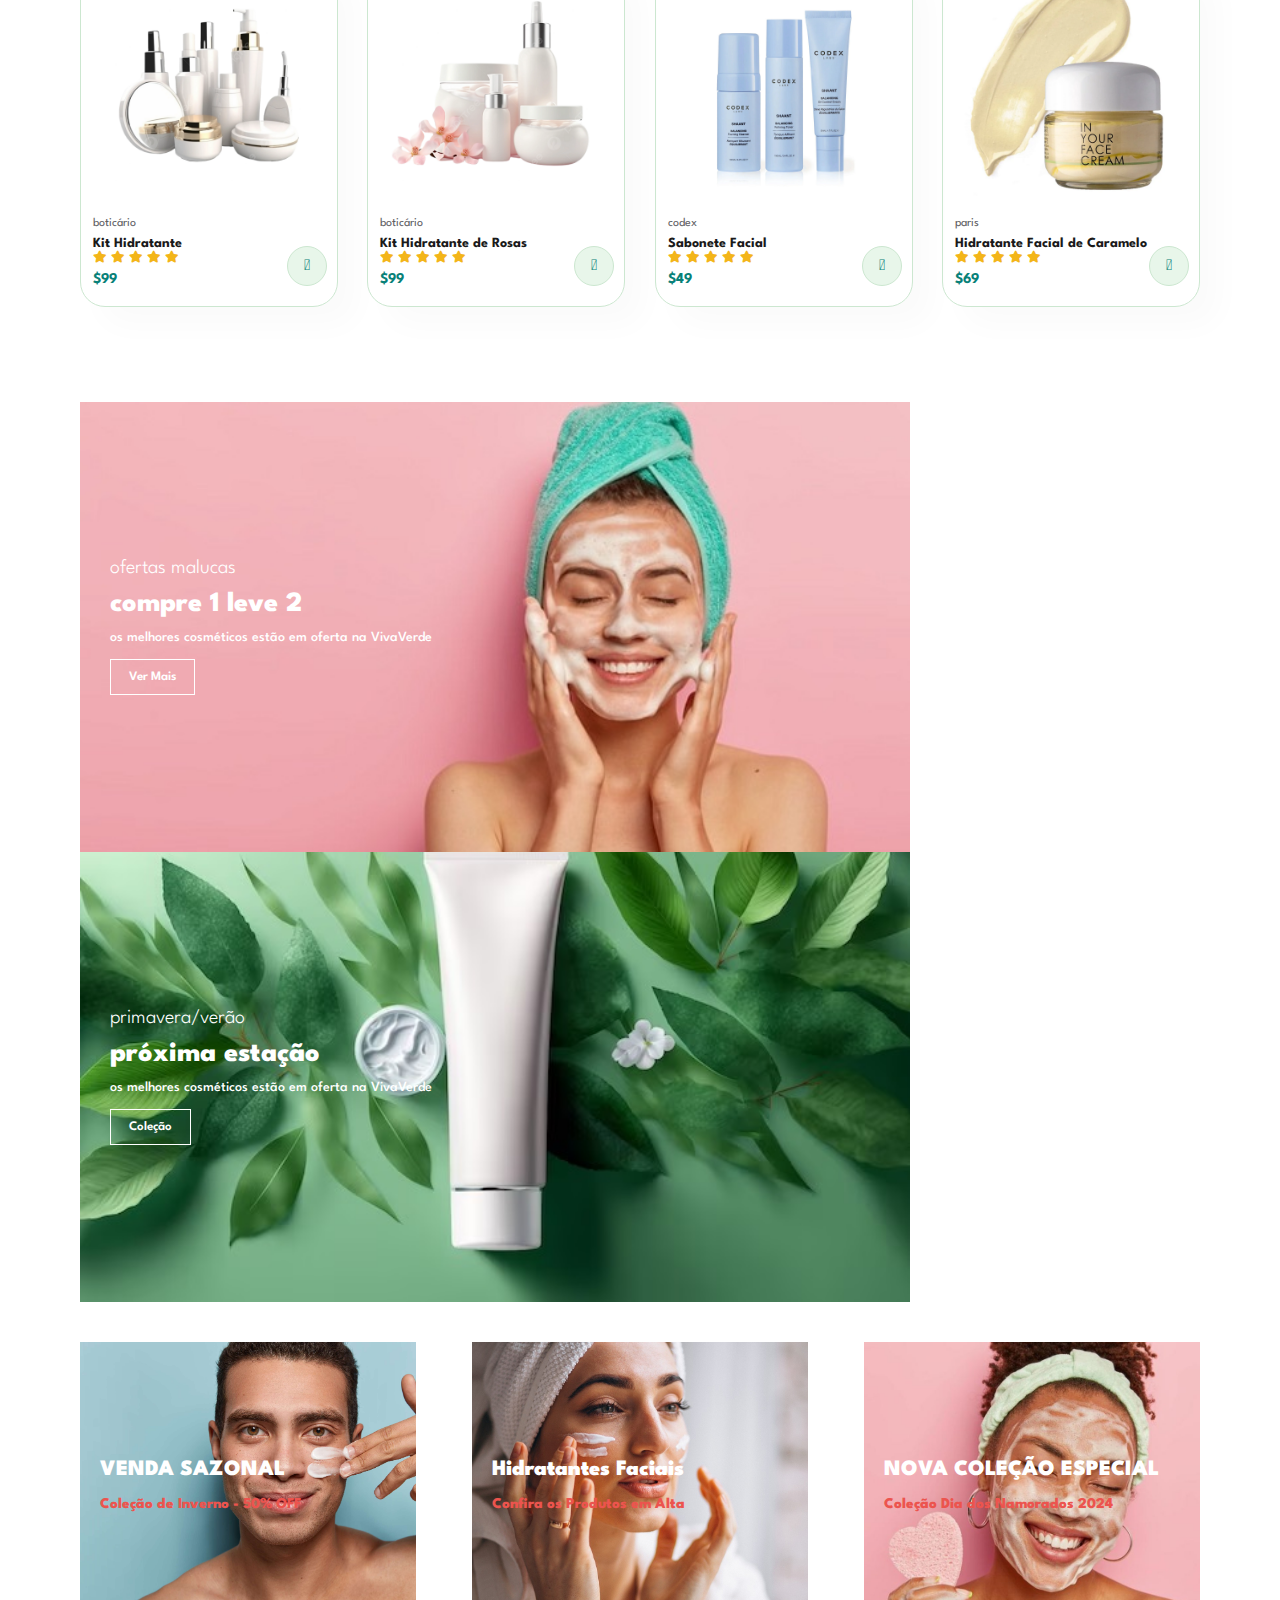
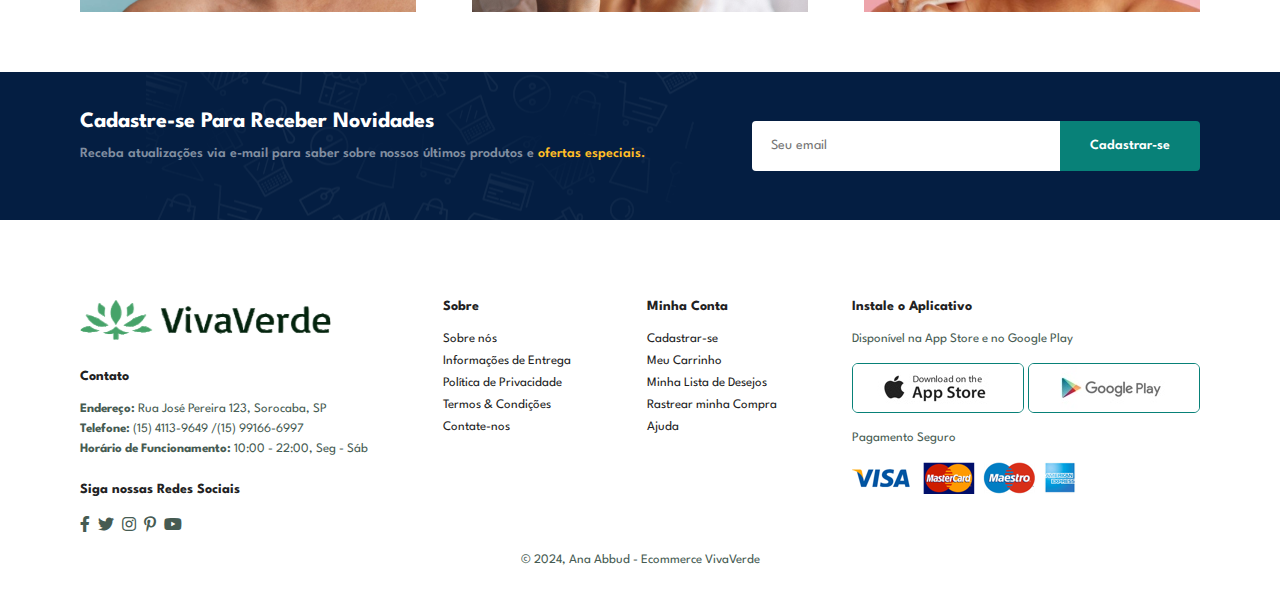
==== commit acf10eeb: "Add files via upload" ====
--- a/Ecommerce/index.html
+++ b/Ecommerce/index.html
@@ -1,4 +1,3 @@
-<!DOCTYPE html>
 <!DOCTYPE html>
 <html lang="pt-br">
 
@@ -339,6 +338,8 @@
                     </div>
                     <h4>$69</h4>
                 </div>
+                <a href="#"><i class="fal fa-shopping-cart cart"></i></a>
+            </div>
     </section>
 
     <section id="sm-banner" class="section-p1">
--- a/Ecommerce/style.css
+++ b/Ecommerce/style.css
@@ -773,6 +773,122 @@
     font-size: 16px;
     font-weight: 600;
     color: #000;
+}
+
+/* Página Carrinho*/
+
+#cart {
+    overflow: auto;
+}
+
+#cart table {
+    width: 100%;
+    border-collapse: collapse;
+    table-layout: fixed;
+    white-space: nowrap;
+}
+
+#cart table img {
+    width: 70px;
+}
+
+#cart table id:nth-child(1) {
+    width: 100px;
+    text-align: center;
+}
+
+    #cart table id:nth-child(2) {
+        width: 150px;
+        text-align: center;
+}
+
+#cart table id:nth-child(3) {
+    width: 250px;
+    text-align: center;
+}
+
+#cart table id:nth-child(4), 
+#cart table id:nth-child(5),
+#cart table id:nth-child(6) {
+    width: 150px;
+    text-align: center;
+}
+
+#cart table id:nth-child(5) input {
+    width: 70px;
+    padding: 10px 5px 10px 15px;
+}
+
+#cart table thead {
+    border: 1px solid #e2e9e1;
+    border-left: none;
+    border-right: none;
+}
+
+#cart table thead td {
+    font-weight: 700;
+    text-transform: uppercase;
+    font-size: 13px;
+    padding: 18px 0;
+}
+
+#cart table tbody tr td {
+    padding-top: 15px;
+}
+
+#cart table body tr td {
+    font-size: 13px
+}
+
+#cart-add {
+    display: flex;
+    flex-wrap: wrap;
+    justify-content: space-between;
+}
+
+#coupon {
+    width: 50%;
+    margin-bottom: 30px;
+}
+
+#coupon h3,
+#subtotal h3 {
+    padding-bottom: 15px;
+}
+
+#coupon input {
+    padding: 10px 20px;
+    outline: none;
+    width: 60%;
+    margin-right: 10px;
+    border: 1px solid #e2e9e1;
+}
+
+#coupon button,
+#subtotal button {
+    background-color: #088178;
+    color: #fff;
+    padding: 12px 20px;
+}
+
+#subtotal {
+    width: 50%;
+    margin-bottom: 30px;
+    border: 1px solid #e2e9e1;
+    padding: 30px;
+}
+
+#subtotal table {
+    border-collapse: collapse;
+    width: 100%;
+    margin-bottom: 20px;
+}
+
+#subtotal table td {
+    width: 50%;
+    border: 1px solid #e2e9e1;
+    padding: 10px;
+    font-size: 13px;
 }
 
 /* Media Query */
@@ -868,6 +984,18 @@
     #newsletter .form {
         width: 70%;
     }
+
+    /*Página de Contato*/
+
+    #form-details {
+        padding: 40px;
+    }
+
+    
+    #form-details form{
+        width: 50px;
+    }
+
 }
 
 @media (max-width: 477px) {
@@ -947,4 +1075,43 @@
     #about-app .video {
         width: 100%;
     }
+
+    /* Página Contato */
+    #contact-details {
+        flex-direction: column;
+    }
+
+    #contact-details .details {
+        width: 100%;
+        margin-bottom: 30px;
+    }
+
+    #contact-details .map {
+        width: 100%
+    }
+
+    #form-details {
+        margin: 10px;
+        padding: 30px 10px;
+        flex-wrap: wrap;
+    }
+
+    #form-details form {
+        width: 100%;
+        margin-bottom: 30px;
+    }
+
+    /* Página Carrinho */
+    #cart-add {
+        flex-direction: column;
+    }
+
+    #coupon {
+        width: 100%;
+    }
+
+    #subtotal {
+        width: 100%;
+        padding: 20px;
+    }
 }